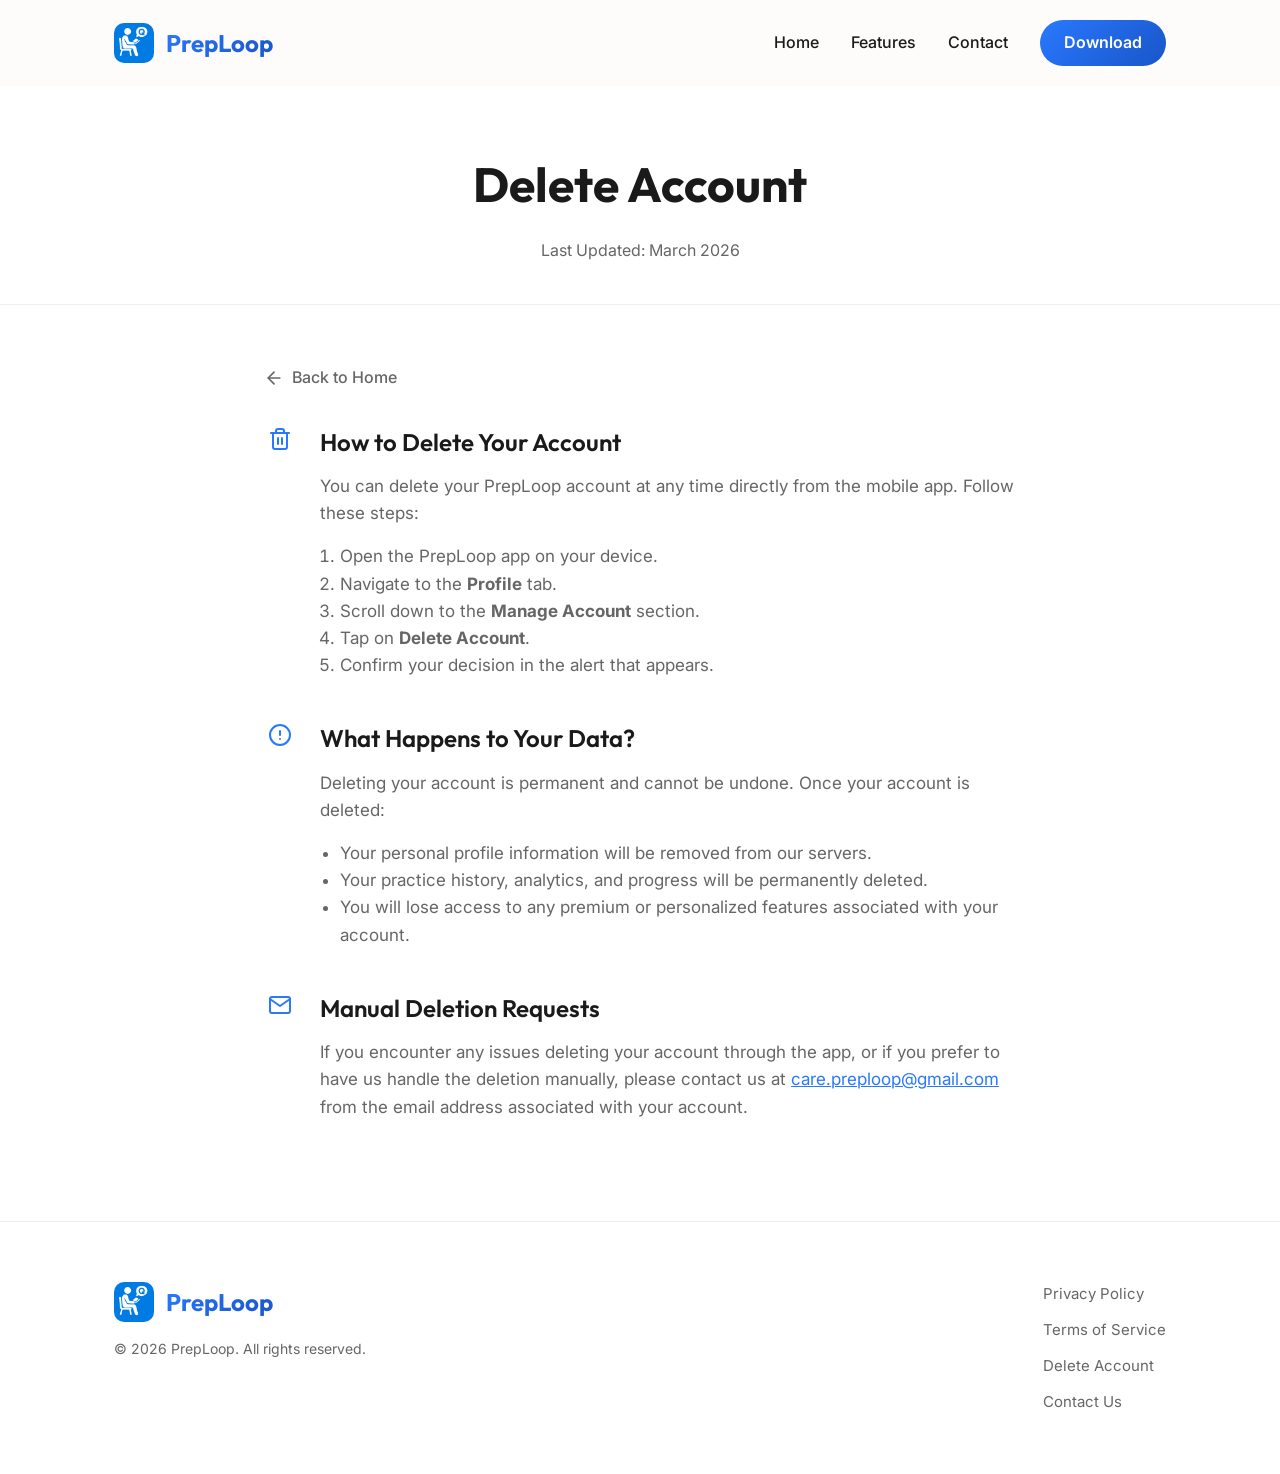
==== delete-account.html @ c0a28c4b "Add files via upload" ====
<!DOCTYPE html>
<html lang="en">
<head>
    <meta charset="UTF-8">
    <meta name="viewport" content="width=device-width, initial-scale=1.0">
    <title>Delete Account - PrepLoop</title>
    <link rel="stylesheet" href="style.css">
    <link rel="preconnect" href="https://fonts.googleapis.com">
    <link rel="preconnect" href="https://fonts.gstatic.com" crossorigin>
    <link href="https://fonts.googleapis.com/css2?family=Inter:wght@300;400;500;600;700&family=Outfit:wght@400;600;700&display=swap" rel="stylesheet">
</head>
<body class="policy-page">
    <header class="header">
        <div class="container nav-container">
            <div class="logo">
                <img src="assets/logo.jpg" alt="PrepLoop Logo" class="logo-img">
                <span class="logo-text">PrepLoop</span>
            </div>
            <nav class="nav">
                <a href="index.html" class="nav-link">Home</a>
                <a href="index.html#features" class="nav-link">Features</a>
                <a href="mailto:care.preploop@gmail.com" class="nav-link">Contact</a>
                <a href="index.html#download" class="nav-link btn-download-small">Download</a>
            </nav>
        </div>
    </header>

    <main>
        <div class="policy-header">
            <div class="container">
                <h1 class="policy-title">Delete Account</h1>
                <p class="policy-subtitle">Last Updated: March 2026</p>
            </div>
        </div>

        <div class="policy-content animate-on-scroll">
            <a href="index.html" class="back-home">
                <svg xmlns="http://www.w3.org/2000/svg" width="20" height="20" viewBox="0 0 24 24" fill="none" stroke="currentColor" stroke-width="2" stroke-linecap="round" stroke-linejoin="round"><line x1="19" y1="12" x2="5" y2="12"/><polyline points="12 19 5 12 12 5"/></svg>
                Back to Home
            </a>

            <div class="policy-section">
                <div class="policy-icon">
                    <svg xmlns="http://www.w3.org/2000/svg" width="24" height="24" viewBox="0 0 24 24" fill="none" stroke="currentColor" stroke-width="2" stroke-linecap="round" stroke-linejoin="round"><path d="M3 6h18"/><path d="M19 6v14c0 1-1 2-2 2H7c-1 0-2-1-2-2V6"/><path d="M8 6V4c0-1 1-2 2-2h4c1 0 2 1 2 2v2"/><line x1="10" y1="11" x2="10" y2="17"/><line x1="14" y1="11" x2="14" y2="17"/></svg>
                </div>
                <div class="policy-text">
                    <h2>How to Delete Your Account</h2>
                    <p>You can delete your PrepLoop account at any time directly from the mobile app. Follow these steps:</p>
                    <ol style="margin-top: 16px; margin-left: 20px; color: var(--text-secondary); font-size: 17px;">
                        <li>Open the PrepLoop app on your device.</li>
                        <li>Navigate to the <strong>Profile</strong> tab.</li>
                        <li>Scroll down to the <strong>Manage Account</strong> section.</li>
                        <li>Tap on <strong>Delete Account</strong>.</li>
                        <li>Confirm your decision in the alert that appears.</li>
                    </ol>
                </div>
            </div>

            <div class="policy-section">
                <div class="policy-icon">
                    <svg xmlns="http://www.w3.org/2000/svg" width="24" height="24" viewBox="0 0 24 24" fill="none" stroke="currentColor" stroke-width="2" stroke-linecap="round" stroke-linejoin="round"><circle cx="12" cy="12" r="10"/><line x1="12" y1="8" x2="12" y2="12"/><line x1="12" y1="16" x2="12.01" y2="16"/></svg>
                </div>
                <div class="policy-text">
                    <h2>What Happens to Your Data?</h2>
                    <p>Deleting your account is permanent and cannot be undone. Once your account is deleted:</p>
                    <ul style="margin-top: 16px; margin-left: 20px; color: var(--text-secondary); font-size: 17px;">
                        <li>Your personal profile information will be removed from our servers.</li>
                        <li>Your practice history, analytics, and progress will be permanently deleted.</li>
                        <li>You will lose access to any premium or personalized features associated with your account.</li>
                    </ul>
                </div>
            </div>

            <div class="policy-section">
                <div class="policy-icon">
                    <svg xmlns="http://www.w3.org/2000/svg" width="24" height="24" viewBox="0 0 24 24" fill="none" stroke="currentColor" stroke-width="2" stroke-linecap="round" stroke-linejoin="round"><path d="M4 4h16c1.1 0 2 .9 2 2v12c0 1.1-.9 2-2 2H4c-1.1 0-2-.9-2-2V6c0-1.1.9-2 2-2z"/><polyline points="22,6 12,13 2,6"/></svg>
                </div>
                <div class="policy-text">
                    <h2>Manual Deletion Requests</h2>
                    <p>If you encounter any issues deleting your account through the app, or if you prefer to have us handle the deletion manually, please contact us at <a href="mailto:care.preploop@gmail.com">care.preploop@gmail.com</a> from the email address associated with your account.</p>
                </div>
            </div>
        </div>
    </main>

    <footer class="footer">
        <div class="container footer-container">
            <div class="footer-info">
                <div class="logo">
                    <img src="assets/logo.jpg" alt="PrepLoop Logo" class="logo-img">
                    <span class="logo-text">PrepLoop</span>
                </div>
                <p class="copyright">&copy; 2026 PrepLoop. All rights reserved.</p>
            </div>
            <div class="footer-links">
                <a href="privacy.html">Privacy Policy</a>
                <a href="terms.html">Terms of Service</a>
                <a href="delete-account.html">Delete Account</a>
                <a href="mailto:care.preploop@gmail.com">Contact Us</a>
            </div>
        </div>
    </footer>

    <script>
        // Intersection Observer for fade-in animations
        const observerOptions = { threshold: 0.1 };
        const observer = new IntersectionObserver((entries) => {
            entries.forEach(entry => {
                if (entry.isIntersecting) {
                    entry.target.classList.add('visible');
                }
            });
        }, observerOptions);

        document.querySelectorAll('.animate-on-scroll').forEach(el => {
            observer.observe(el);
        });
    </script>
</body>
</html>
---- style.css ----
:root {
    --primary-color: #2979FF;
    --primary-gradient: linear-gradient(135deg, #2979FF 0%, #1955C8 100%);
    --bg-cream: #FDFCFB;
    --text-dark: #1A1A1A;
    --text-secondary: #666666;
    --card-bg: rgba(255, 255, 255, 0.8);
    --card-shadow: 0 10px 30px rgba(0, 0, 0, 0.05);
    --border-radius: 24px;
    --container-width: 1100px;
    --font-main: 'Inter', sans-serif;
    --font-heading: 'Outfit', sans-serif;
}

* {
    margin: 0;
    padding: 0;
    box-sizing: border-box;
}

body {
    font-family: var(--font-main);
    background-color: var(--bg-cream);
    color: var(--text-dark);
    line-height: 1.6;
    overflow-x: hidden;
}

.container {
    max-width: var(--container-width);
    margin: 0 auto;
    padding: 0 24px;
}

/* Header */
.header {
    padding: 20px 0;
    position: sticky;
    top: 0;
    z-index: 1000;
    background: rgba(253, 252, 251, 0.9);
    backdrop-filter: blur(10px);
}

.nav-container {
    display: flex;
    justify-content: space-between;
    align-items: center;
}

.logo {
    display: flex;
    align-items: center;
    gap: 12px;
}

.logo-img {
    width: 40px;
    border-radius: 10px;
}

.logo-text {
    font-family: var(--font-heading);
    font-weight: 700;
    font-size: 24px;
    background: var(--primary-gradient);
    -webkit-background-clip: text;
    background-clip: text;
    -webkit-text-fill-color: transparent;
}

.nav {
    display: flex;
    align-items: center;
    gap: 32px;
}

.nav-link {
    text-decoration: none;
    color: var(--text-dark);
    font-weight: 500;
    transition: color 0.3s;
}

.nav-link:hover {
    color: var(--primary-color);
}

.btn-download-small {
    padding: 10px 24px;
    background: var(--primary-gradient);
    color: white;
    border-radius: 100px;
    font-weight: 600;
}

/* Hero Section */
.hero {
    padding: 100px 0;
    position: relative;
}

.hero-container {
    display: flex;
    flex-direction: column;
    align-items: center;
    text-align: center;
    gap: 80px;
}

.hero-content {
    max-width: 800px;
    display: flex;
    flex-direction: column;
    align-items: center;
}

.hero-title {
    font-family: var(--font-heading);
    font-size: 64px;
    line-height: 1.1;
    font-weight: 700;
    margin-bottom: 24px;
}

.highlight {
    color: var(--primary-color);
}

.hero-subtitle {
    font-size: 20px;
    color: var(--text-secondary);
    margin-bottom: 40px;
    max-width: 600px;
}

.hero-actions {
    display: flex;
    gap: 16px;
    justify-content: center;
}

.btn {
    padding: 16px 32px;
    border-radius: 100px;
    font-weight: 600;
    text-decoration: none;
    transition: transform 0.3s, box-shadow 0.3s;
}

.btn-primary {
    background: var(--primary-gradient);
    color: white;
    box-shadow: 0 10px 20px rgba(41, 121, 255, 0.2);
}

.btn-secondary {
    background: white;
    color: var(--primary-color);
    border: 1px solid #E0E0E0;
}

.btn:hover {
    transform: translateY(-2px);
    box-shadow: 0 15px 30px rgba(41, 121, 255, 0.25);
}

.hero-visual {
    position: relative;
    width: 100%;
}

.screenshot-container {
    position: relative;
    max-width: 380px;
    margin: 0 auto;
}

.screenshot-img {
    width: 100%;
    height: auto;
    display: block;
}

.screenshot-placeholder {
    display: none;
}

.placeholder-text {
    font-size: 14px;
    color: #999;
    font-weight: 500;
}

/* Features */
.features {
    padding: 120px 0;
}

.section-title {
    font-family: var(--font-heading);
    font-size: 40px;
    text-align: center;
    margin-bottom: 80px;
}

.feature-card {
    display: grid;
    grid-template-columns: 1fr 1fr;
    align-items: center;
    gap: 80px;
    margin-bottom: 120px;
}

.feature-card.reverse {
    direction: rtl;
}

.feature-card.reverse .feature-info {
    direction: ltr;
}

.feature-icon {
    width: 48px;
    height: 48px;
    background: rgba(41, 121, 255, 0.1);
    border-radius: 12px;
    display: flex;
    align-items: center;
    justify-content: center;
    color: var(--primary-color);
    margin-bottom: 24px;
}

.feature-title {
    font-family: var(--font-heading);
    font-size: 32px;
    margin-bottom: 16px;
}

.feature-description {
    font-size: 17px;
    color: var(--text-secondary);
}

/* About Section */
.about-section {
    padding: 120px 0;
    background-color: #fafafa;
}

.about-grid {
    display: grid;
    grid-template-columns: 1.2fr 0.8fr;
    gap: 80px;
    align-items: center;
}

.about-text {
    font-size: 19px;
    line-height: 1.6;
    color: var(--text-secondary);
    margin-bottom: 24px;
}

.about-stats {
    display: flex;
    gap: 40px;
    margin-top: 40px;
}

.stat-item {
    display: flex;
    flex-direction: column;
}

.stat-number {
    font-family: var(--font-heading);
    font-size: 36px;
    font-weight: 700;
    color: var(--primary-color);
}

.stat-label {
    font-size: 14px;
    color: var(--text-secondary);
    text-transform: uppercase;
    letter-spacing: 1px;
    font-weight: 600;
}

.about-visual {
    display: flex;
    justify-content: center;
}

.glass-card {
    background: rgba(255, 255, 255, 0.7);
    backdrop-filter: blur(10px);
    -webkit-backdrop-filter: blur(10px);
    border: 1px solid rgba(255, 255, 255, 0.3);
    border-radius: 30px;
    padding: 40px;
    box-shadow: 0 20px 40px rgba(0,0,0,0.05);
}

.about-card {
    text-align: center;
    max-width: 320px;
}

.about-icon-large {
    font-size: 64px;
    margin-bottom: 24px;
}

.about-card h3 {
    font-family: var(--font-heading);
    font-size: 24px;
    margin-bottom: 12px;
}

.about-card p {
    font-size: 16px;
    color: var(--text-secondary);
}

/* Why Section */
.why-section {
    padding: 120px 0;
}

.why-grid {
    display: grid;
    grid-template-columns: repeat(3, 1fr);
    gap: 40px;
}

.why-item {
    text-align: center;
    padding: 40px;
    border-radius: 24px;
    transition: transform 0.3s;
}

.why-item:hover {
    transform: translateY(-10px);
}

.why-icon {
    font-size: 48px;
    margin-bottom: 24px;
}

.why-item h3 {
    font-family: var(--font-heading);
    font-size: 24px;
    margin-bottom: 16px;
}

.why-item p {
    font-size: 16px;
    color: var(--text-secondary);
    line-height: 1.5;
}

.text-left {
    text-align: left;
}

.section-padding {
    padding-top: 120px;
}

/* CTA */
.cta-section {
    padding-bottom: 120px;
}

.cta-card {
    background: linear-gradient(135deg, #2979FF 0%, #1565C0 100%);
    border-radius: 48px;
    padding: 100px 40px;
    text-align: center;
    color: white;
    box-shadow: 0 30px 60px rgba(41, 121, 255, 0.2);
}

.cta-title {
    font-family: var(--font-heading);
    font-size: 48px;
    margin-bottom: 20px;
}

.cta-text {
    font-size: 20px;
    opacity: 0.9;
    max-width: 600px;
    margin: 0 auto 48px;
    line-height: 1.6;
}

/* App Store Badge */
.app-store-badge {
    display: inline-flex;
    align-items: center;
    background-color: #000;
    color: #fff;
    padding: 12px 28px;
    border-radius: 16px;
    text-decoration: none;
    transition: transform 0.2s, background-color 0.2s;
    border: 1px solid rgba(255, 255, 255, 0.1);
}

.app-store-badge:hover {
    transform: scale(1.05);
    background-color: #1a1a1a;
}

.apple-logo {
    margin-right: 12px;
}

.badge-text {
    display: flex;
    flex-direction: column;
    align-items: flex-start;
    line-height: 1.1;
}

.badge-subtext {
    font-size: 10px;
    text-transform: uppercase;
    font-weight: 500;
    letter-spacing: 0.5px;
}

.badge-maintext {
    font-size: 20px;
    font-weight: 600;
    font-family: -apple-system, BlinkMacSystemFont, "Segoe UI", Roboto, Helvetica, Arial, sans-serif;
}

/* Footer */
.footer {
    padding: 60px 0;
    border-top: 1px solid #EEE;
}

.footer-container {
    display: flex;
    justify-content: space-between;
    align-items: flex-start;
}

.copyright {
    margin-top: 16px;
    color: var(--text-secondary);
    font-size: 14px;
}

.footer-links {
    display: flex;
    flex-direction: column;
    gap: 12px;
}

.footer-links a {
    text-decoration: none;
    color: var(--text-secondary);
    font-size: 15px;
}

/* Policy Pages Styles */
.policy-page {
    background-color: white;
}

.policy-header {
    padding: 60px 0 40px;
    border-bottom: 1px solid #F0F0F0;
    text-align: center;
}

.policy-title {
    font-family: var(--font-heading);
    font-size: 48px;
    font-weight: 700;
    margin-bottom: 16px;
}

.policy-subtitle {
    font-size: 16px;
    color: var(--text-secondary);
}

.policy-content {
    max-width: 800px;
    margin: 60px auto 100px;
    padding: 0 24px;
}

.policy-section {
    margin-bottom: 40px;
    display: flex;
    gap: 24px;
    align-items: flex-start;
}

.policy-icon {
    flex-shrink: 0;
    width: 32px;
    height: 32px;
    color: var(--primary-color);
    display: flex;
    align-items: center;
    justify-content: center;
}

.policy-text h2 {
    font-family: var(--font-heading);
    font-size: 24px;
    margin-bottom: 12px;
    font-weight: 600;
}

.policy-text p {
    font-size: 17px;
    color: var(--text-secondary);
    line-height: 1.6;
}

.policy-text a {
    color: var(--primary-color);
    text-decoration: underline;
}

.back-home {
    display: inline-flex;
    align-items: center;
    gap: 8px;
    margin-bottom: 32px;
    text-decoration: none;
    color: var(--text-secondary);
    font-weight: 500;
    transition: color 0.3s;
}

.back-home:hover {
    color: var(--primary-color);
}

@media (max-width: 600px) {
    .policy-title { font-size: 32px; }
    .policy-section { gap: 16px; }
    .policy-text h2 { font-size: 20px; }
    .policy-text p { font-size: 16px; }
}

/* Animations */
.animate-on-scroll {
    opacity: 0;
    transform: translateY(40px);
    transition: opacity 0.8s ease-out, transform 0.8s ease-out;
}

.animate-on-scroll.visible {
    opacity: 1;
    transform: translateY(0);
}

/* Responsive */
@media (max-width: 900px) {
    .container { padding: 0 24px; }
    
    .logo-text { font-size: 20px; }
    
    .nav { gap: 16px; }
    .nav-link { font-size: 14px; }
    .btn-download-small { padding: 8px 16px; font-size: 14px; }

    .hero { padding: 60px 0; }
    .hero-container {
        grid-template-columns: 1fr;
        text-align: center;
        gap: 40px;
    }
    .hero-title { font-size: 42px; }
    .hero-subtitle { margin-left: auto; margin-right: auto; }
    .hero-actions { justify-content: center; flex-direction: column; gap: 12px; }
    .btn { width: 100%; }

    .feature-card {
        grid-template-columns: 1fr;
        text-align: center;
        gap: 40px;
        margin-bottom: 80px;
    }

    .about-grid {
        grid-template-columns: 1fr;
        text-align: center;
        gap: 40px;
    }

    .about-stats {
        justify-content: center;
    }

    .why-grid {
        grid-template-columns: 1fr;
        gap: 20px;
    }
    
    .text-left {
        text-align: center;
    }

    .feature-card.reverse { direction: ltr; }
    .feature-icon { margin-left: auto; margin-right: auto; }
    
    .cta-card { padding: 60px 20px; }
    .cta-title { font-size: 36px; }
    
    .footer-container {
        flex-direction: column;
        align-items: center;
        gap: 40px;
        text-align: center;
    }
}

@media (max-width: 600px) {
    .nav {
        display: none; /* Hide nav links on very small screens for a cleaner look */
    }
    
    .logo {
        margin: 0 auto;
    }
    
    .header {
        padding: 15px 0;
    }
}
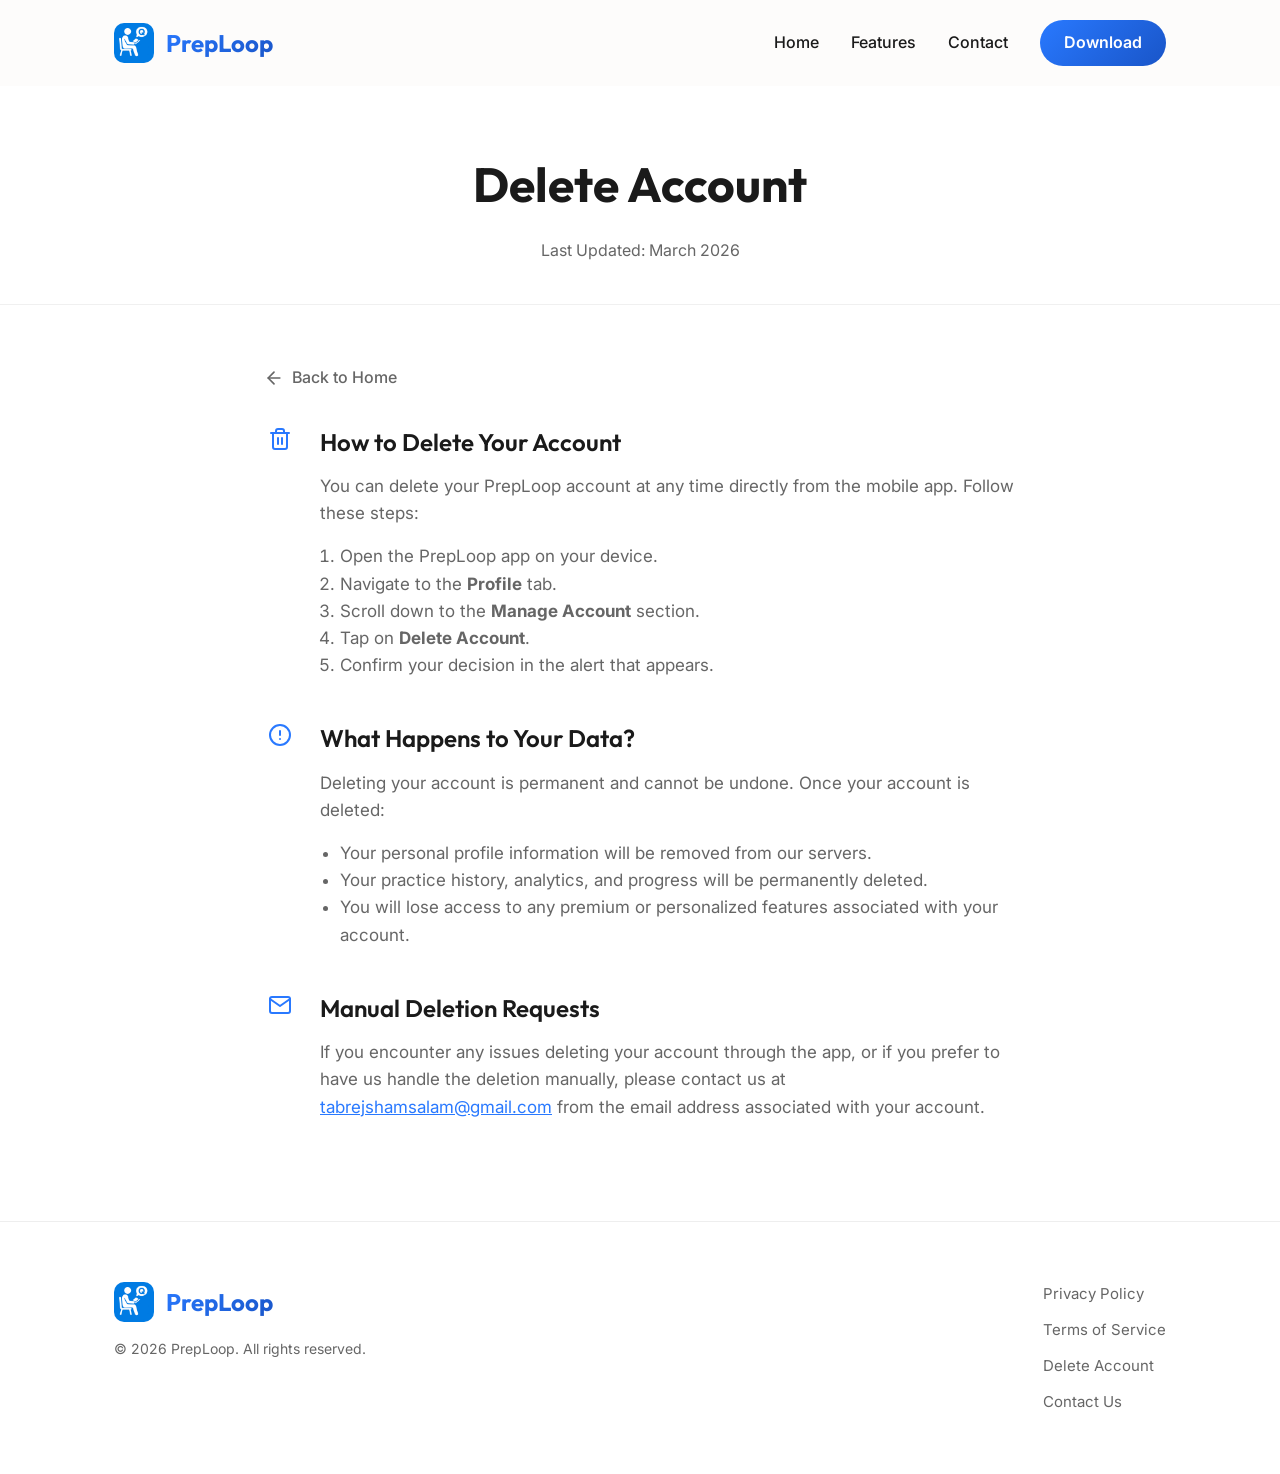
==== commit 4484c407: "Update contact email for manual deletion requests" ====
--- a/delete-account.html
+++ b/delete-account.html
@@ -77,7 +77,7 @@
                 </div>
                 <div class="policy-text">
                     <h2>Manual Deletion Requests</h2>
-                    <p>If you encounter any issues deleting your account through the app, or if you prefer to have us handle the deletion manually, please contact us at <a href="mailto:care.preploop@gmail.com">care.preploop@gmail.com</a> from the email address associated with your account.</p>
+                    <p>If you encounter any issues deleting your account through the app, or if you prefer to have us handle the deletion manually, please contact us at <a href="mailto:care.preploop@gmail.com">tabrejshamsalam@gmail.com</a> from the email address associated with your account.</p>
                 </div>
             </div>
         </div>
@@ -96,7 +96,7 @@
                 <a href="privacy.html">Privacy Policy</a>
                 <a href="terms.html">Terms of Service</a>
                 <a href="delete-account.html">Delete Account</a>
-                <a href="mailto:care.preploop@gmail.com">Contact Us</a>
+                <a href="mailto:tabrejshamsalam@gmail.com">Contact Us</a>
             </div>
         </div>
     </footer>
